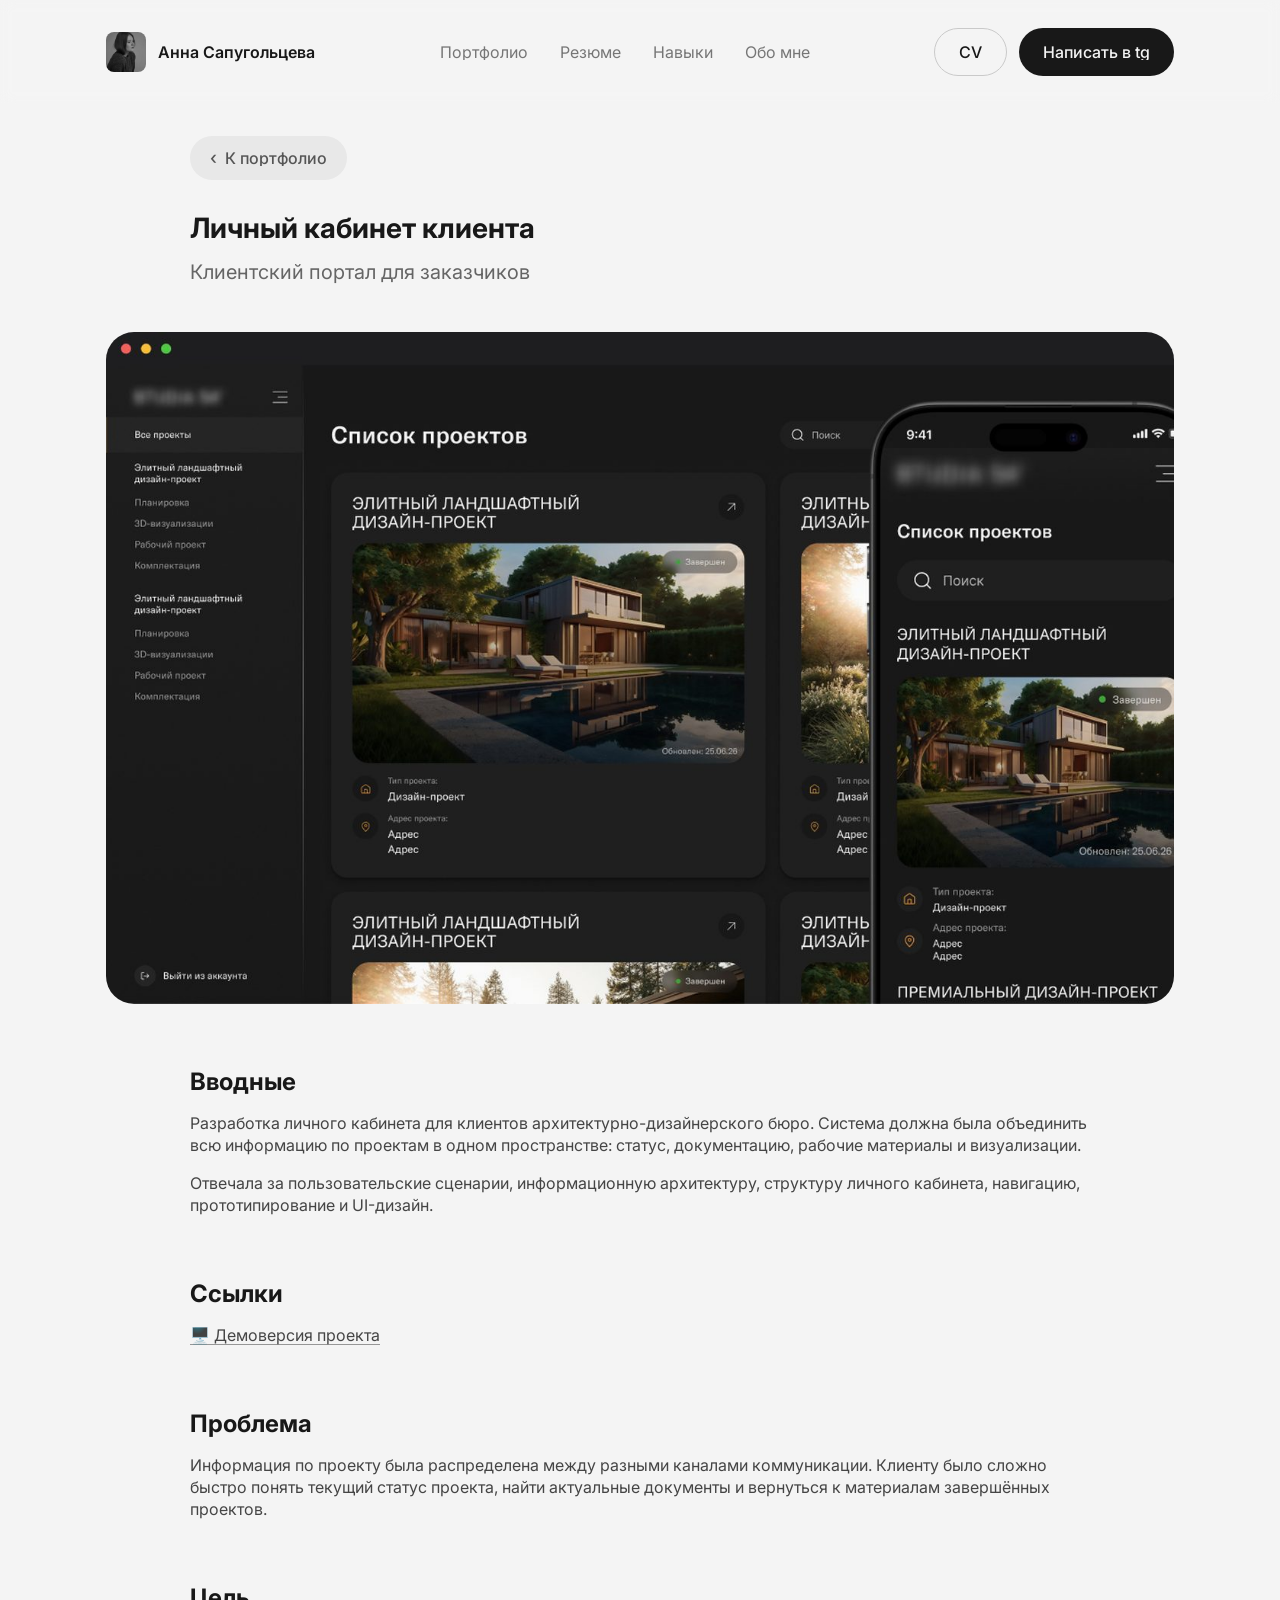
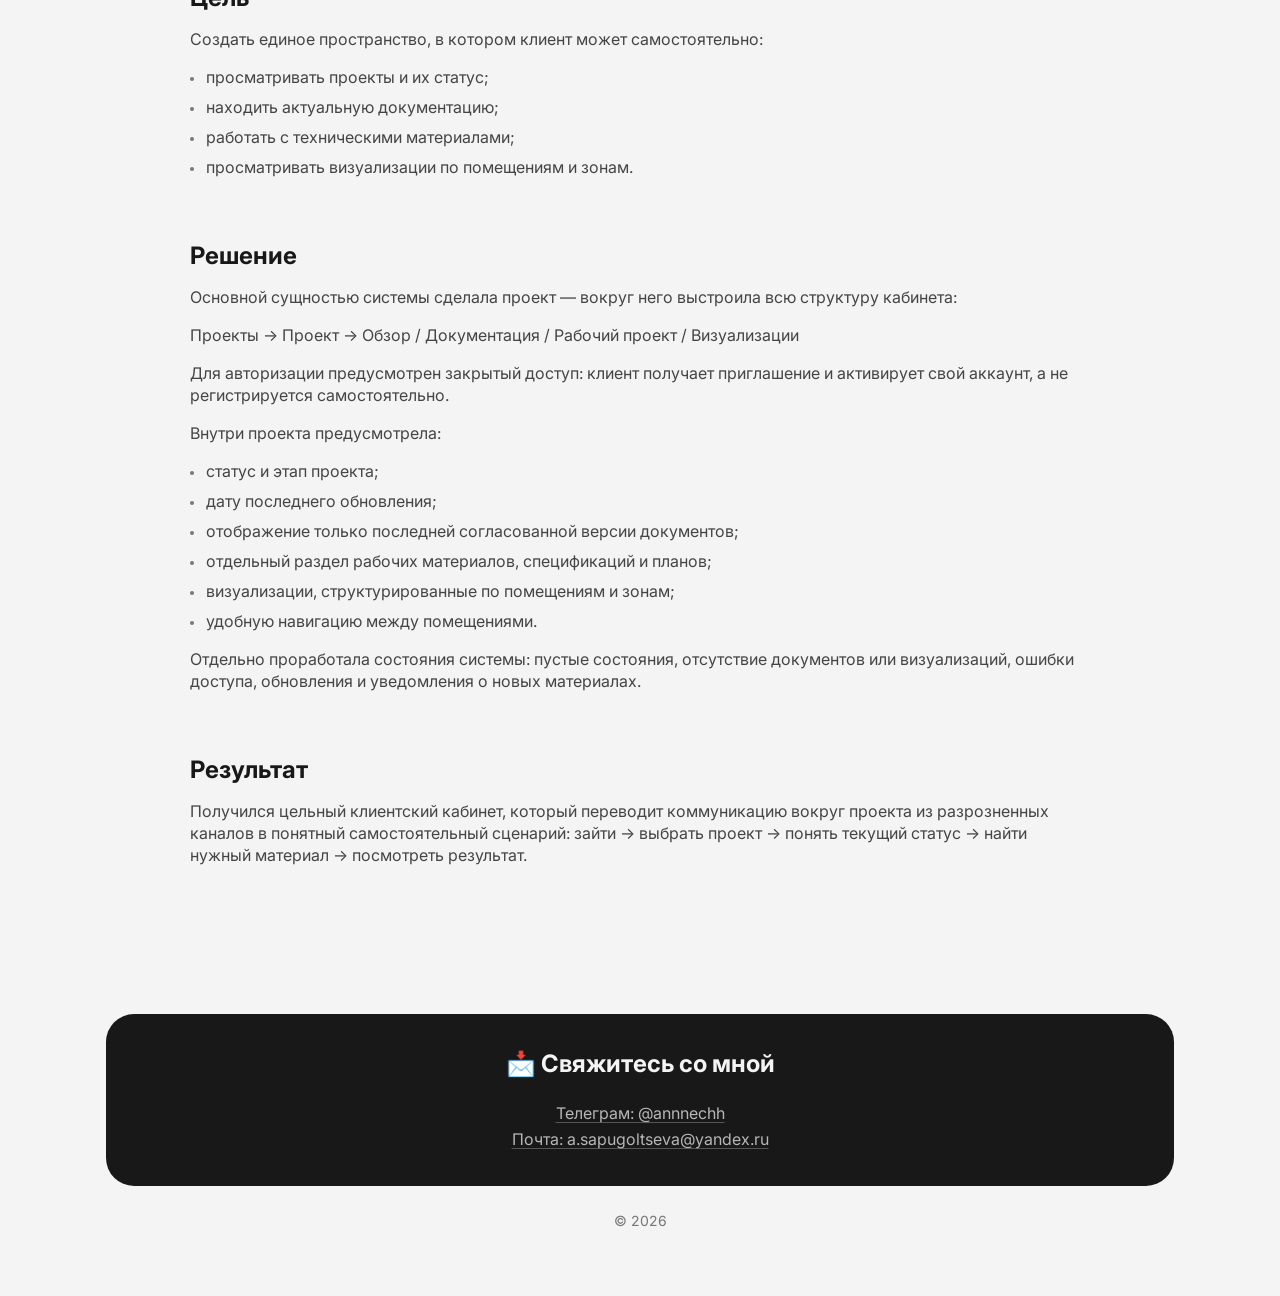
==== projects/cabinet.html @ 1d50b1e3 "Add files via upload" ====
<!DOCTYPE html>
<html lang="ru">
<head>
<meta charset="UTF-8">
<meta name="viewport" content="width=device-width, initial-scale=1.0">
<title>Личный кабинет клиента — Анна Сапугольцева</title>
<link rel="preconnect" href="https://fonts.googleapis.com">
<link rel="preconnect" href="https://fonts.gstatic.com" crossorigin>
<link href="https://fonts.googleapis.com/css2?family=Inter:wght@400;500;600;700&display=swap" rel="stylesheet">
<link rel="stylesheet" href="../css/tokens.css">
<link rel="stylesheet" href="../css/base.css">
<link rel="stylesheet" href="../css/components.css">
<link rel="stylesheet" href="../css/project.css">
</head>
<body>

<header class="header">
  <div class="container header__inner">
    <a href="../index.html" class="header__brand">
      <img class="header__avatar" src="../assets/images/portrait.jpg" alt="Анна Сапугольцева">
      <span class="header__name">Анна Сапугольцева</span>
    </a>

    <nav class="header__nav">
      <a href="../index.html#portfolio" class="nav-link">Портфолио</a>
      <a href="../index.html#experience" class="nav-link">Резюме</a>
      <a href="../index.html#skills" class="nav-link">Навыки</a>
      <a href="../index.html#about" class="nav-link">Обо мне</a>
    </nav>

    <div class="header__actions">
      <a href="#" class="btn btn--outline" target="_blank" rel="noopener">CV</a>
      <a href="https://t.me/annnechh" class="btn btn--primary" target="_blank" rel="noopener">Написать в tg</a>
    </div>

    <button class="header__burger" data-burger-open aria-label="Открыть меню">
      <svg viewBox="0 0 24 24" fill="none" stroke="currentColor" stroke-width="2" stroke-linecap="round"><line x1="3" y1="6" x2="21" y2="6"/><line x1="3" y1="12" x2="21" y2="12"/><line x1="3" y1="18" x2="21" y2="18"/></svg>
    </button>
  </div>
</header>

<div class="mobile-menu" data-mobile-menu>
  <div class="mobile-menu__top">
    <button class="mobile-menu__close" data-burger-close aria-label="Закрыть меню">
      <svg viewBox="0 0 24 24" fill="none" stroke="currentColor" stroke-width="2" stroke-linecap="round"><line x1="5" y1="5" x2="19" y2="19"/><line x1="19" y1="5" x2="5" y2="19"/></svg>
    </button>
  </div>
  <nav class="mobile-menu__nav">
    <a href="../index.html#portfolio" class="nav-link" data-burger-close>Портфолио</a>
    <a href="../index.html#experience" class="nav-link" data-burger-close>Резюме</a>
    <a href="../index.html#skills" class="nav-link" data-burger-close>Навыки</a>
    <a href="../index.html#about" class="nav-link" data-burger-close>Обо мне</a>
  </nav>
  <div class="mobile-menu__actions">
    <a href="https://t.me/annnechh" class="btn btn--primary" target="_blank" rel="noopener">Написать в tg</a>
    <a href="#" class="btn btn--outline" target="_blank" rel="noopener">CV</a>
  </div>
</div>

  <section class="section project-hero container">
    <div class="content-narrow">
      <a href="../index.html#portfolio" class="btn btn--back"><span class="btn__icon">&lsaquo;</span> К портфолио</a>

      <h1 class="project-hero__title">Личный кабинет клиента</h1>
      <p class="project-hero__desc">Клиентский портал для заказчиков</p>

    </div>

    <div class="project-hero__media">
      <img src="../assets/images/proj-cabinet-hero.jpg" alt="Превью проекта Личный кабинет клиента">
    </div>
  </section>

  <section class="project-content container">
    <div class="project-body content-narrow">
      <div class="project-block">
        <h2 class="project-block__title">Вводные</h2>
        <div class="project-block__text">
          <p>Разработка личного кабинета для клиентов архитектурно-дизайнерского бюро. Система должна была объединить всю информацию по проектам в одном пространстве: статус, документацию, рабочие материалы и визуализации.</p>
          <p>Отвечала за пользовательские сценарии, информационную архитектуру, структуру личного кабинета, навигацию, прототипирование и UI-дизайн.</p>
        </div>
      </div>
      <div class="project-block">
        <h2 class="project-block__title">Ссылки</h2>
        <div class="project-links">
          <a href="https://www.figma.com/design/nWoVKx4mz9l7ccIenGUACo/%D0%9B%D0%B8%D1%87%D0%BD%D1%8B%D0%B9-%D0%BA%D0%B0%D0%B1%D0%B8%D0%BD%D0%B5%D1%82-%D0%BA%D0%BB%D0%B8%D0%B5%D0%BD%D1%82%D0%B0?node-id=0-1&amp;t=VLfHe71DDV4duxA8-1" target="_blank" rel="noopener">🖥️ Демоверсия проекта</a>
        </div>
      </div>
      <div class="project-block">
        <h2 class="project-block__title">Проблема</h2>
        <div class="project-block__text">
          <p>Информация по проекту была распределена между разными каналами коммуникации. Клиенту было сложно быстро понять текущий статус проекта, найти актуальные документы и вернуться к материалам завершённых проектов.</p>
        </div>
      </div>
      <div class="project-block">
        <h2 class="project-block__title">Цель</h2>
        <div class="project-block__text">
          <p>Создать единое пространство, в котором клиент может самостоятельно:</p>
          <ul class="project-block__list">
            <li>просматривать проекты и их статус;</li>
            <li>находить актуальную документацию;</li>
            <li>работать с техническими материалами;</li>
            <li>просматривать визуализации по помещениям и зонам.</li>
          </ul>
        </div>
      </div>
      <div class="project-block">
        <h2 class="project-block__title">Решение</h2>
        <div class="project-block__text">
          <p>Основной сущностью системы сделала проект — вокруг него выстроила всю структуру кабинета:</p>
          <p>Проекты → Проект → Обзор / Документация / Рабочий проект / Визуализации</p>
          <p>Для авторизации предусмотрен закрытый доступ: клиент получает приглашение и активирует свой аккаунт, а не регистрируется самостоятельно.</p>
          <p>Внутри проекта предусмотрела:</p>
          <ul class="project-block__list">
            <li>статус и этап проекта;</li>
            <li>дату последнего обновления;</li>
            <li>отображение только последней согласованной версии документов;</li>
            <li>отдельный раздел рабочих материалов, спецификаций и планов;</li>
            <li>визуализации, структурированные по помещениям и зонам;</li>
            <li>удобную навигацию между помещениями.</li>
          </ul>
          <p>Отдельно проработала состояния системы: пустые состояния, отсутствие документов или визуализаций, ошибки доступа, обновления и уведомления о новых материалах.</p>
        </div>
      </div>
      <div class="project-block">
        <h2 class="project-block__title">Результат</h2>
        <div class="project-block__text">
          <p>Получился цельный клиентский кабинет, который переводит коммуникацию вокруг проекта из разрозненных каналов в понятный самостоятельный сценарий: зайти → выбрать проект → понять текущий статус → найти нужный материал → посмотреть результат.</p>
        </div>
      </div>

    </div>
  </section>

<footer class="site-footer container">
  <div class="footer-card">
    <h2 class="footer-card__title">📩 Свяжитесь со мной</h2>
    <p class="footer-card__row"><a href="https://t.me/annnechh" target="_blank" rel="noopener">Телеграм: @annnechh</a></p>
    <p class="footer-card__row"><a href="mailto:a.sapugoltseva@yandex.ru" target="_blank" rel="noopener">Почта: a.sapugoltseva@yandex.ru</a></p>
  </div>
  <p class="site-footer__copy">© 2026</p>
</footer>

<button class="scroll-top" data-scroll-top aria-label="Наверх">
  <svg viewBox="0 0 24 24" fill="none" stroke="white" stroke-width="2" stroke-linecap="round" stroke-linejoin="round"><polyline points="6 15 12 9 18 15"/></svg>
</button>

<script src="../js/main.js"></script>
</body>
</html>
---- css/tokens.css ----
/* ==========================================================================
   DESIGN TOKENS
   Источник: дизайн-система (Colors, Spacing scale, Typography 1440/375)
   ========================================================================== */

:root {
  /* ---- Grayscale ---- */
  --gray-1: #F4F4F4;
  --gray-2: #E8E8E8;
  --gray-3: #DCDCDC;
  --gray-4: #C9C9C9;
  --gray-5: #B6B6B6;
  --gray-6: #A6A6A6;
  --gray-7: #969696;
  --gray-8: #868686;
  --gray-9: #767676;
  --gray-10: #656565;
  --gray-11: #555555;
  --gray-12: #454545;
  --gray-13: #353535;
  --gray-14: #252525;
  --gray-15: #1F1F1F;
  --gray-16: #181818;

  /* ---- Primary (accent) scale ---- */
  --primary-1: #FCF5EE;
  --primary-2: #F7E7D3;
  --primary-3: #F3D8B9;
  --primary-4: #EECA9E;
  --primary-5: #EABB84;
  --primary-6: #E5AC69;
  --primary-7: #E19E4F;
  --primary-8: #DC8F34; /* фирменный цвет */
  --primary-9: #CD8023;
  --primary-10: #B36F1F;

  --color-error: #892929;

  /* ---- Semantic aliases ---- */
  --color-bg: var(--gray-1);
  --color-surface: var(--gray-2);
  --color-surface-strong: var(--gray-16);
  --color-text: var(--gray-16);
  --color-text-muted: var(--gray-9);
  --color-text-subtle: var(--gray-10);
  --color-border: var(--gray-3);
  --color-on-dark: var(--gray-1);

  /* ---- Spacing scale ---- */
  --space-0: 0px;
  --space-1: 1px;
  --space-2: 2px;
  --space-4: 4px;
  --space-6: 6px;
  --space-8: 8px;
  --space-12: 12px;
  --space-16: 16px;
  --space-20: 20px;
  --space-24: 24px;
  --space-28: 28px;
  --space-32: 32px;
  --space-36: 36px;
  --space-40: 40px;
  --space-44: 44px;
  --space-48: 48px;
  --space-52: 52px;
  --space-56: 56px;
  --space-60: 60px;
  --space-64: 64px;
  --space-80: 80px;
  --space-96: 96px;
  --space-128: 128px;

  /* ---- Radii (уточнено с клиентом) ---- */
  --radius-avatar: 8px;      /* фото в хедере, оба разрешения */
  --radius-card: 28px;       /* карточки/фото — desktop */
  --radius-pill: 999px;      /* кнопки-пилюли, теги */
  /* Радиус картинки ВНУТРИ карточки портфолио: 8px на 1440,
     дальше пропорционально масштабируется вместе с экраном (не ступенчато) */
  --radius-card-image: clamp(4px, 0.556vw, 8px);

  /* ---- Card padding (уточнено с клиентом) ---- */
  --card-padding: 36px;      /* desktop */

  /* ---- Grid / container ---- */
  --container-max: 1440px;
  --content-max: 1200px;     /* 1440 - 120*2, узкая колонка контента */
  --content-narrow: 900px;   /* уже: опыт работы, текстовые блоки проекта */
  --container-pad: clamp(20px, 8.3vw, 120px);
  --grid-gutter: 24px;

  /* ---- Section rhythm ----
     Расстояние МЕЖДУ блоками (не паддинг внутри блока):
     375px → 80px, 1440px → 160px, линейная интерполяция между ними,
     дальше растёт вместе с экраном, но не больше 180px. */
  --section-gap: clamp(80px, calc(51.8px + 7.51vw), 180px);

  /* ---- Typography: font families ---- */
  /* В дизайн-системе типографика задана только размерами/лидингом,
     без указания гарнитуры. Визуально ближе всего гротеск типа Inter —
     принято как рабочее решение, при необходимости легко заменить. */
  --font-family: 'Inter', -apple-system, BlinkMacSystemFont, 'Segoe UI', sans-serif;

  /* ---- Typography scale: 1440 ---- */
  --fs-hero: 36px;   --lh-hero: 42px;
  --fs-h2: 28px;     --lh-h2: 32px;
  --fs-h3: 24px;     --lh-h3: 28px;
  --fs-body-l: 20px; --lh-body-l: 24px;
  --fs-body-m: 16px; --lh-body-m: 22px;
  --fs-body-s: 14px; --lh-body-s: 20px;
  --fs-button: 16px; --lh-button: 20px;
  --fs-caption-s: 14px; --lh-caption-s: 16px;
  --fs-nav: 16px;    --lh-nav: 22px;

  /* ---- Motion ---- */
  --ease-swap: cubic-bezier(0.65, 0, 0.35, 1);
  --dur-swap: 400ms;
  --header-h: 96px; /* фолбэк, уточняется в JS по реальной высоте */
}

/* ---- Typography scale: 375 (mobile) ---- */
@media (max-width: 767px) {
  :root {
    --fs-hero: 26px;   --lh-hero: 30px;
    --fs-h2: 24px;     --lh-h2: 28px;
    --fs-h3: 20px;     --lh-h3: 24px;
    --fs-body-l: 16px; --lh-body-l: 22px;
    --fs-body-m: 14px; --lh-body-m: 20px;
    --fs-body-s: 12px; --lh-body-s: 16px;
    --fs-button: 14px; --lh-button: 18px;
    --fs-caption-s: 12px; --lh-caption-s: 16px;
    --fs-nav: 14px;    --lh-nav: 20px;

    --radius-card: 16px;   /* уточнено с клиентом */
    --card-padding: 18px;  /* уточнено с клиентом */
  }
}
---- css/base.css ----
/* ==========================================================================
   BASE / RESET
   ========================================================================== */

*, *::before, *::after {
  box-sizing: border-box;
}

html {
  -webkit-text-size-adjust: 100%;
  overflow-x: hidden;
  scroll-behavior: smooth;
}

@media (prefers-reduced-motion: reduce) {
  html {
    scroll-behavior: auto;
  }
}

body {
  margin: 0;
  overflow-x: hidden;
  padding-top: var(--header-h); /* компенсация фиксированного header */
  background: var(--color-bg);
  color: var(--color-text);
  font-family: var(--font-family);
  font-size: var(--fs-body-m);
  line-height: var(--lh-body-m);
  -webkit-font-smoothing: antialiased;
  text-rendering: optimizeLegibility;
}

main section[id] {
  scroll-margin-top: var(--header-h);
}

img {
  display: block;
  max-width: 100%;
  height: auto;
}

a {
  color: inherit;
  text-decoration: none;
}

button {
  font: inherit;
  color: inherit;
  background: none;
  border: none;
  cursor: pointer;
}

ul {
  margin: 0;
  padding: 0;
  list-style: none;
}

h1, h2, h3, p {
  margin: 0;
}

/* Visible keyboard focus (accessibility floor) */
a:focus-visible,
button:focus-visible {
  outline: 2px solid var(--primary-8);
  outline-offset: 2px;
  border-radius: 4px;
}

@media (prefers-reduced-motion: reduce) {
  * {
    animation-duration: 0.001ms !important;
    animation-iteration-count: 1 !important;
    transition-duration: 0.001ms !important;
  }
}

/* ---- Layout helpers ---- */
.container {
  width: 100%;
  max-width: var(--container-max);
  margin-inline: auto;
  padding-inline: var(--container-pad);
}

/* Секции не несут собственных вертикальных паддингов — блок ровно
   такой высоты, как его контент. Расстояние между блоками задаётся
   отдельной переменной --section-gap (см. tokens.css) через margin-top. */
.section {
  margin-top: var(--section-gap);
}

.section--hero {
  margin-top: 0;
  padding-top: var(--space-64);
}

.section-label {
  color: var(--color-text-muted);
  font-size: var(--fs-body-l);
  line-height: var(--lh-body-l);
  text-align: center;
  margin-bottom: var(--space-48);
}

.visually-hidden {
  position: absolute;
  width: 1px;
  height: 1px;
  overflow: hidden;
  clip: rect(0 0 0 0);
  white-space: nowrap;
}

/* Узкая контентная колонка (900) — центрирована внутри общего container (1200) */
.content-narrow {
  width: 100%;
  max-width: var(--content-narrow);
  margin-inline: auto;
}
---- css/components.css ----
/* ==========================================================================
   COMPONENTS
   ========================================================================== */

/* ---------- Buttons ---------- */
.btn {
  display: inline-flex;
  align-items: center;
  justify-content: center;
  gap: var(--space-8);
  height: 48px;
  padding-inline: var(--space-24);
  border-radius: var(--radius-pill);
  font-size: var(--fs-button);
  line-height: var(--lh-button);
  font-weight: 500;
  white-space: nowrap;
  transition: background-color .15s ease, color .15s ease, border-color .15s ease;
}

.btn--primary {
  background: var(--gray-16);
  color: var(--gray-1);
}

.btn--outline {
  background: transparent;
  color: var(--gray-16);
  border: 1px solid var(--gray-4);
}

.btn--back {
  background: var(--gray-2);
  color: var(--gray-11);
  padding-inline: var(--space-20);
  height: 44px;
}
.btn--back .btn__icon {
  font-size: 1.1em;
  line-height: 1;
}

@media (hover: hover) and (pointer: fine) {
  .btn--primary:hover { background: var(--gray-11); }
  .btn--outline:hover { background: var(--gray-2); }
  .btn--back:hover { background: var(--gray-6); color: var(--gray-16); }
}

@media (max-width: 767px) {
  .btn {
    height: 44px;
    padding-inline: var(--space-20);
  }
}

/* ---------- Nav link ---------- */
.nav-link {
  display: inline-flex;
  align-items: center;
  font-size: var(--fs-nav);
  line-height: var(--lh-nav);
  color: var(--gray-9);
  font-weight: 400;
  transition: color .15s ease;
}
.nav-link.is-active {
  color: var(--gray-16);
  font-weight: 600;
}
@media (hover: hover) and (pointer: fine) {
  .nav-link:hover {
    color: var(--gray-16);
    font-weight: 600;
  }
}

/* ---------- Text swap (вертикальная смена текста при hover) ----------
   Единая механика для .btn и .nav-link. Разметку создаёт JS (main.js) —
   оборачивает текстовый узел в трек с двумя одинаковыми строками. */
.text-swap {
  display: inline-block;
  overflow: hidden;
  height: 1em;
  line-height: 1;
  vertical-align: top;
}
.text-swap__track {
  display: flex;
  flex-direction: column;
  transition: transform var(--dur-swap) var(--ease-swap);
}
.text-swap__line {
  display: block;
  height: 1em;
  line-height: 1;
  white-space: nowrap;
}
@media (hover: hover) and (pointer: fine) {
  .btn:hover .text-swap__track,
  .nav-link:hover .text-swap__track {
    transform: translateY(-1em);
  }
}

/* ---------- Badge / pill tag ---------- */
.badge {
  display: inline-flex;
  align-items: center;
  padding: var(--space-8) var(--space-16);
  border-radius: var(--radius-pill);
  background: var(--gray-2);
  color: var(--gray-11);
  font-size: var(--fs-caption-s);
  line-height: var(--lh-caption-s);
}

/* Внутри карточек портфолио фон карточки уже gray-2 —
   бейджи должны быть светлее, чтобы выделяться (как в макете) */
.project-card__tags .badge {
  background: var(--gray-1);
}

/* ---------- Header ---------- */
.header {
  position: fixed;
  top: 0;
  left: 0;
  right: 0;
  z-index: 80;
  background: rgba(244, 244, 244, 0.10);
  backdrop-filter: blur(7px);
  -webkit-backdrop-filter: blur(7px);
  padding-block: var(--space-28);
  transform: translateY(0);
  transition: transform 380ms var(--ease-swap);
}
.header.is-hidden {
  transform: translateY(-100%);
}

.header__inner {
  display: flex;
  align-items: center;
  justify-content: space-between;
  gap: var(--space-24);
}

.header__brand {
  display: flex;
  align-items: center;
  gap: var(--space-12);
}

.header__avatar {
  width: 40px;
  height: 40px;
  border-radius: var(--radius-avatar);
  object-fit: cover;
  flex-shrink: 0;
}

.header__name {
  font-size: var(--fs-body-m);
  font-weight: 600;
  color: var(--gray-16);
}

.header__nav {
  display: flex;
  align-items: center;
  gap: var(--space-32);
}

.header__actions {
  display: flex;
  align-items: center;
  gap: var(--space-12);
}

.header__burger {
  display: none;
  width: 40px;
  height: 40px;
  align-items: center;
  justify-content: center;
  flex-shrink: 0;
}
.header__burger svg { width: 22px; height: 22px; }

@media (max-width: 1179px) {
  .header__nav,
  .header__actions {
    display: none;
  }
  .header__burger {
    display: inline-flex;
  }
}

/* ---------- Mobile menu overlay ---------- */
.mobile-menu {
  position: fixed;
  inset: 0;
  z-index: 100;
  background: var(--gray-1);
  padding: var(--space-24) var(--container-pad);
  display: flex;
  flex-direction: column;
  transform: translateX(100%);
  transition: transform .25s ease;
}
.mobile-menu.is-open {
  transform: translateX(0);
}
.mobile-menu__top {
  display: flex;
  justify-content: flex-end;
}
.mobile-menu__close {
  width: 40px;
  height: 40px;
  display: inline-flex;
  align-items: center;
  justify-content: center;
}
.mobile-menu__close svg { width: 22px; height: 22px; }

.mobile-menu__nav {
  display: flex;
  flex-direction: column;
  gap: var(--space-24);
  margin-top: var(--space-40);
}
.mobile-menu__nav .nav-link {
  font-size: var(--fs-body-l);
}

.mobile-menu__actions {
  margin-top: auto;
  display: flex;
  flex-direction: column;
  gap: var(--space-12);
  padding-bottom: var(--space-24);
}
.mobile-menu__actions .btn {
  width: 100%;
}

/* ---------- Surface card (generic rounded gray block) ---------- */
.surface-card {
  background: var(--gray-2);
  border-radius: var(--radius-card);
  padding: var(--card-padding);
}

/* ---------- Media (rounded image) ---------- */
.media {
  border-radius: var(--radius-card);
  overflow: hidden;
}
.media img {
  width: 100%;
  height: 100%;
  object-fit: cover;
}

/* ---------- Footer ---------- */
.site-footer {
  margin-top: var(--section-gap);
  padding-bottom: var(--space-64);
}

.footer-card {
  background: var(--gray-16);
  color: var(--gray-1);
  border-radius: var(--radius-card);
  padding: var(--card-padding);
  text-align: center;
}
.footer-card__title {
  font-size: var(--fs-h3);
  line-height: var(--lh-h3);
  font-weight: 700;
  margin-bottom: var(--space-24);
}
.footer-card__row {
  font-size: var(--fs-body-m);
  line-height: var(--lh-body-m);
  color: var(--gray-5);
}
.footer-card__row + .footer-card__row {
  margin-top: var(--space-4);
}
.footer-card__row a {
  color: inherit;
  text-decoration: underline;
  text-decoration-color: var(--gray-11);
  text-underline-offset: 3px;
}
@media (hover: hover) and (pointer: fine) {
  .footer-card__row a:hover {
    color: var(--gray-1);
    text-decoration-color: var(--gray-1);
  }
}

@media (max-width: 767px) {
  .footer-card {
    text-align: left;
  }
}

.site-footer__copy {
  text-align: center;
  color: var(--gray-9);
  font-size: var(--fs-body-s);
  margin-top: var(--space-24);
}

/* ---------- Scroll-to-top (только десктоп) ---------- */
.scroll-top {
  position: fixed;
  right: 32px;
  bottom: 40px;
  width: 44px;
  height: 44px;
  border-radius: 50%;
  display: flex;
  align-items: center;
  justify-content: center;
  background: var(--gray-16);
  opacity: 0;
  visibility: hidden;
  transform: translateY(8px);
  transition: opacity .2s ease, transform .2s ease, visibility .2s;
  z-index: 50;
}
.scroll-top.is-visible {
  opacity: 1;
  visibility: visible;
  transform: translateY(0);
}
@media (hover: hover) and (pointer: fine) {
  .scroll-top:hover {
    background: var(--gray-13);
  }
}
.scroll-top svg {
  width: 16px;
  height: 16px;
}

@media (max-width: 1179px) {
  .scroll-top {
    display: none;
  }
}
---- css/project.css ----
/* ==========================================================================
   PROJECT DETAIL PAGE
   ========================================================================== */

.project-hero {
  margin-top: 0;
  padding-top: var(--space-32);
  padding-bottom: 0;
}

.project-hero__title {
  margin-top: var(--space-32);
  font-size: var(--fs-h2);
  line-height: var(--lh-h2);
  font-weight: 700;
  color: var(--gray-16);
}

.project-hero__desc {
  margin-top: var(--space-16);
  font-size: var(--fs-body-l);
  line-height: var(--lh-body-l);
  color: var(--gray-10);
}

.project-hero__cta {
  margin-top: var(--space-32);
}

.project-hero__media {
  margin-top: var(--space-48);
  border-radius: var(--radius-card);
  overflow: hidden;
  aspect-ratio: 1548 / 975;
}
.project-hero__media img {
  width: 100%;
  height: 100%;
  object-fit: cover;
}

/* Второй блок страницы (текстовые секции) — раньше использовал общий
   .section с крупным section-gap; теперь отступ от блока с картинкой
   до текстовых блоков равен тому же расстоянию, что и между
   текстовыми блоками между собой (space-64). */
.project-content {
  margin-top: var(--space-64);
}

.project-body {
  display: flex;
  flex-direction: column;
  gap: var(--space-64);
}

.project-block__title {
  font-size: var(--fs-h3);
  line-height: var(--lh-h3);
  font-weight: 700;
  color: var(--gray-16);
}

.project-block__text {
  margin-top: var(--space-16);
  font-size: var(--fs-body-m);
  line-height: var(--lh-body-m);
  color: var(--gray-12);
  display: flex;
  flex-direction: column;
  gap: var(--space-16);
}

.project-block__list {
  display: flex;
  flex-direction: column;
  gap: var(--space-8);
  margin: 0;
  padding: 0;
  list-style: none;
}
.project-block__list li {
  position: relative;
  padding-left: var(--space-16);
}
.project-block__list li::before {
  content: "";
  position: absolute;
  left: 0;
  top: 0.65em;
  width: 4px;
  height: 4px;
  border-radius: 50%;
  background: var(--gray-9);
}

.project-links {
  margin-top: var(--space-16);
  display: flex;
  flex-direction: column;
  gap: var(--space-8);
}
.project-links a {
  display: inline-flex;
  align-items: center;
  gap: var(--space-8);
  font-size: var(--fs-body-m);
  color: var(--gray-12);
  text-decoration: underline;
  text-decoration-color: var(--gray-7);
  text-underline-offset: 3px;
  width: fit-content;
}
@media (hover: hover) and (pointer: fine) {
  .project-links a:hover {
    color: var(--gray-16);
  }
}

@media (max-width: 767px) {
  .project-hero__title,
  .project-hero__desc {
    max-width: none;
  }
}
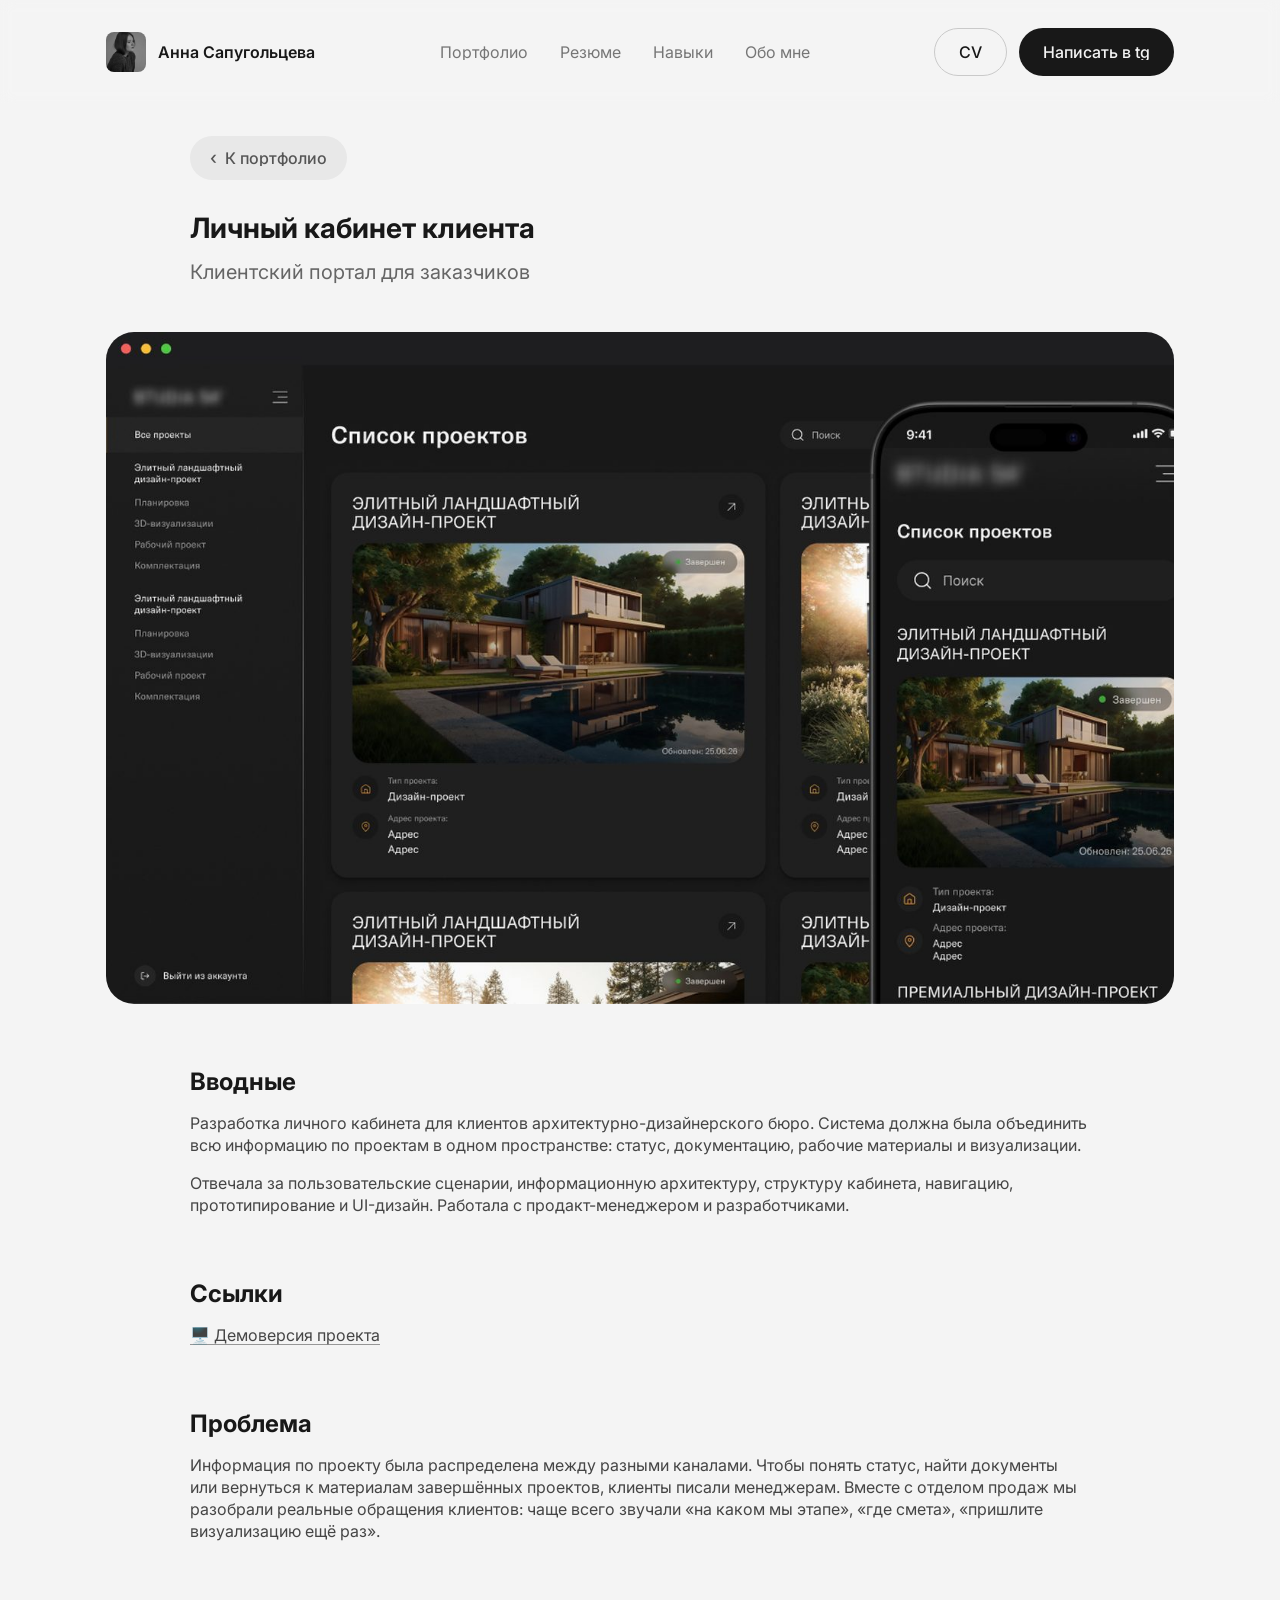
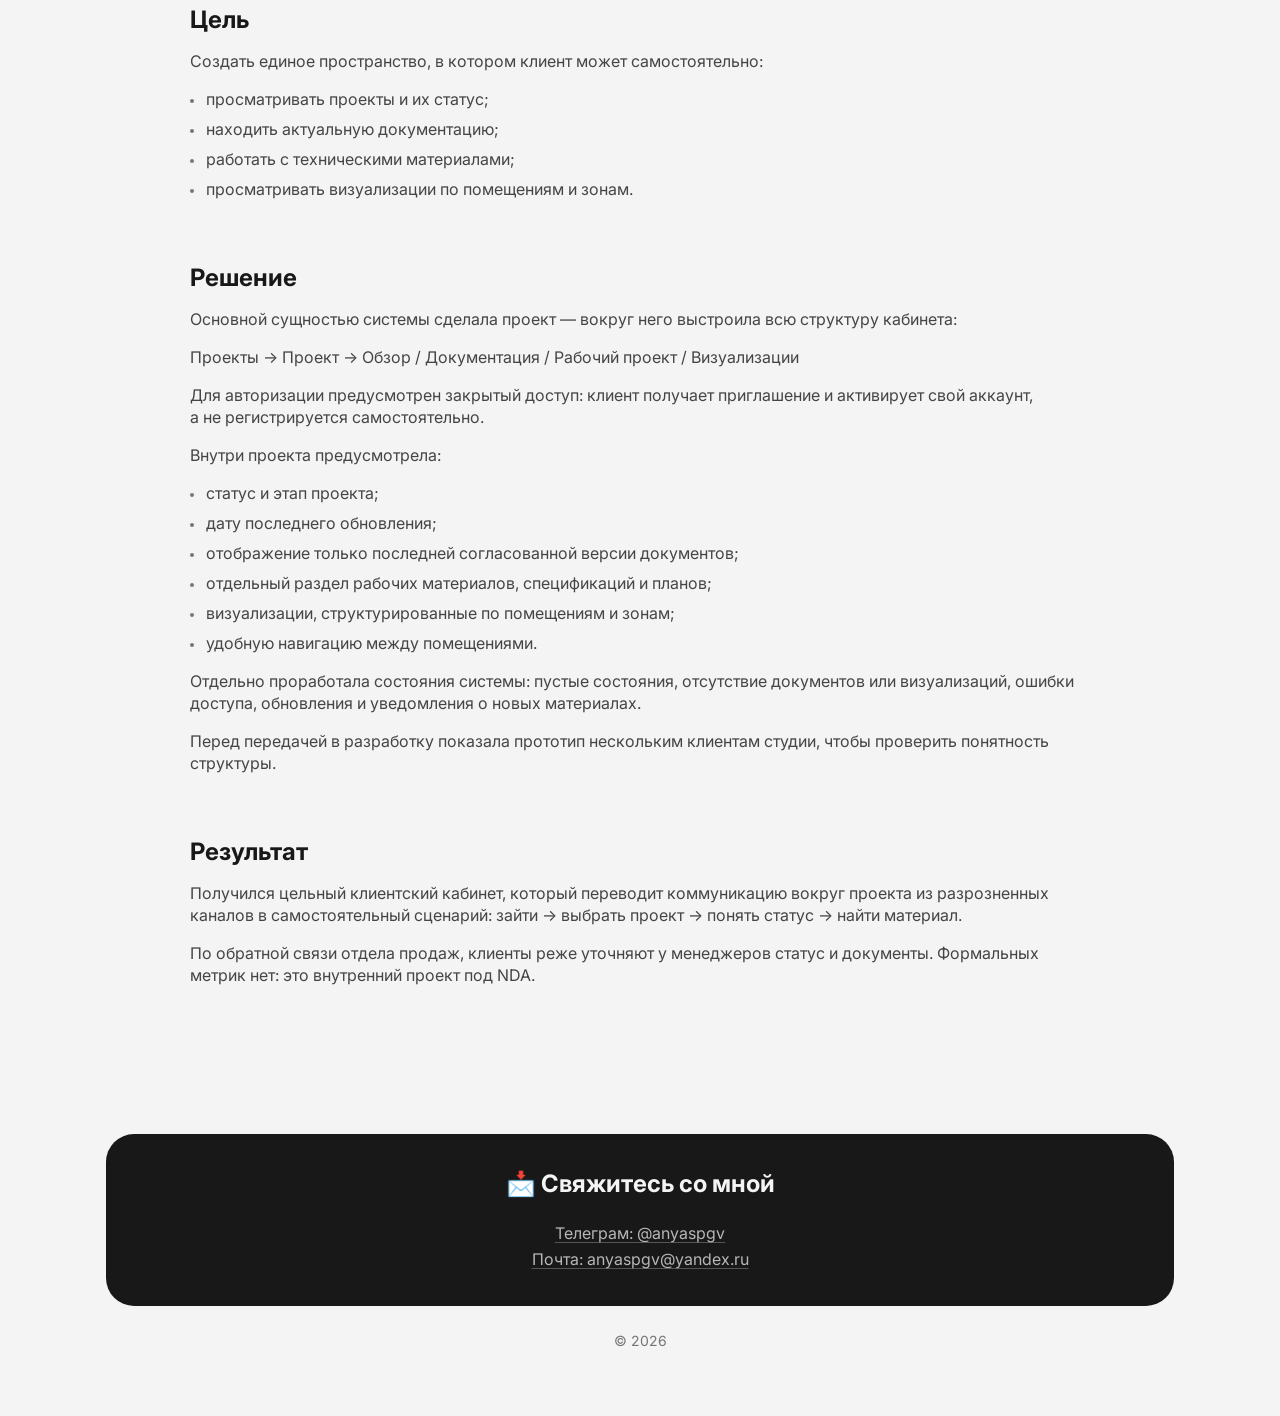
==== commit 96c1b4e6: "замена" ====
--- a/projects/cabinet.html
+++ b/projects/cabinet.html
@@ -29,8 +29,8 @@
     </nav>
 
     <div class="header__actions">
-      <a href="#" class="btn btn--outline" target="_blank" rel="noopener">CV</a>
-      <a href="https://t.me/annnechh" class="btn btn--primary" target="_blank" rel="noopener">Написать в tg</a>
+      <a href="../assets/files/Sapugoltseva-CV.pdf" class="btn btn--outline" target="_blank" rel="noopener">CV</a>
+      <a href="https://t.me/anyaspgv" class="btn btn--primary" target="_blank" rel="noopener">Написать в tg</a>
     </div>
 
     <button class="header__burger" data-burger-open aria-label="Открыть меню">
@@ -52,17 +52,17 @@
     <a href="../index.html#about" class="nav-link" data-burger-close>Обо мне</a>
   </nav>
   <div class="mobile-menu__actions">
-    <a href="https://t.me/annnechh" class="btn btn--primary" target="_blank" rel="noopener">Написать в tg</a>
-    <a href="#" class="btn btn--outline" target="_blank" rel="noopener">CV</a>
+    <a href="https://t.me/anyaspgv" class="btn btn--primary" target="_blank" rel="noopener">Написать в tg</a>
+    <a href="../assets/files/Sapugoltseva-CV.pdf" class="btn btn--outline" target="_blank" rel="noopener">CV</a>
   </div>
 </div>
 
   <section class="section project-hero container">
     <div class="content-narrow">
-      <a href="../index.html#portfolio" class="btn btn--back"><span class="btn__icon">&lsaquo;</span> К портфолио</a>
+      <a href="../index.html#portfolio" class="btn btn--back"><span class="btn__icon">&lsaquo;</span> К портфолио</a>
 
       <h1 class="project-hero__title">Личный кабинет клиента</h1>
-      <p class="project-hero__desc">Клиентский портал для заказчиков</p>
+      <p class="project-hero__desc">Клиентский портал для заказчиков</p>
 
     </div>
 
@@ -76,8 +76,8 @@
       <div class="project-block">
         <h2 class="project-block__title">Вводные</h2>
         <div class="project-block__text">
-          <p>Разработка личного кабинета для клиентов архитектурно-дизайнерского бюро. Система должна была объединить всю информацию по проектам в одном пространстве: статус, документацию, рабочие материалы и визуализации.</p>
-          <p>Отвечала за пользовательские сценарии, информационную архитектуру, структуру личного кабинета, навигацию, прототипирование и UI-дизайн.</p>
+          <p>Разработка личного кабинета для клиентов архитектурно-дизайнерского бюро. Система должна была объединить всю информацию по проектам в одном пространстве: статус, документацию, рабочие материалы и визуализации.</p>
+          <p>Отвечала за пользовательские сценарии, информационную архитектуру, структуру кабинета, навигацию, прототипирование и UI-дизайн. Работала с продакт-менеджером и разработчиками.</p>
         </div>
       </div>
       <div class="project-block">
@@ -89,18 +89,18 @@
       <div class="project-block">
         <h2 class="project-block__title">Проблема</h2>
         <div class="project-block__text">
-          <p>Информация по проекту была распределена между разными каналами коммуникации. Клиенту было сложно быстро понять текущий статус проекта, найти актуальные документы и вернуться к материалам завершённых проектов.</p>
+          <p>Информация по проекту была распределена между разными каналами. Чтобы понять статус, найти документы или вернуться к материалам завершённых проектов, клиенты писали менеджерам. Вместе с отделом продаж мы разобрали реальные обращения клиентов: чаще всего звучали «на каком мы этапе», «где смета», «пришлите визуализацию ещё раз».</p>
         </div>
       </div>
       <div class="project-block">
         <h2 class="project-block__title">Цель</h2>
         <div class="project-block__text">
-          <p>Создать единое пространство, в котором клиент может самостоятельно:</p>
+          <p>Создать единое пространство, в котором клиент может самостоятельно:</p>
           <ul class="project-block__list">
-            <li>просматривать проекты и их статус;</li>
+            <li>просматривать проекты и их статус;</li>
             <li>находить актуальную документацию;</li>
-            <li>работать с техническими материалами;</li>
-            <li>просматривать визуализации по помещениям и зонам.</li>
+            <li>работать с техническими материалами;</li>
+            <li>просматривать визуализации по помещениям и зонам.</li>
           </ul>
         </div>
       </div>
@@ -109,23 +109,25 @@
         <div class="project-block__text">
           <p>Основной сущностью системы сделала проект — вокруг него выстроила всю структуру кабинета:</p>
           <p>Проекты → Проект → Обзор / Документация / Рабочий проект / Визуализации</p>
-          <p>Для авторизации предусмотрен закрытый доступ: клиент получает приглашение и активирует свой аккаунт, а не регистрируется самостоятельно.</p>
+          <p>Для авторизации предусмотрен закрытый доступ: клиент получает приглашение и активирует свой аккаунт, а не регистрируется самостоятельно.</p>
           <p>Внутри проекта предусмотрела:</p>
           <ul class="project-block__list">
-            <li>статус и этап проекта;</li>
+            <li>статус и этап проекта;</li>
             <li>дату последнего обновления;</li>
             <li>отображение только последней согласованной версии документов;</li>
-            <li>отдельный раздел рабочих материалов, спецификаций и планов;</li>
-            <li>визуализации, структурированные по помещениям и зонам;</li>
+            <li>отдельный раздел рабочих материалов, спецификаций и планов;</li>
+            <li>визуализации, структурированные по помещениям и зонам;</li>
             <li>удобную навигацию между помещениями.</li>
           </ul>
-          <p>Отдельно проработала состояния системы: пустые состояния, отсутствие документов или визуализаций, ошибки доступа, обновления и уведомления о новых материалах.</p>
+          <p>Отдельно проработала состояния системы: пустые состояния, отсутствие документов или визуализаций, ошибки доступа, обновления и уведомления о новых материалах.</p>
+          <p>Перед передачей в разработку показала прототип нескольким клиентам студии, чтобы проверить понятность структуры.</p>
         </div>
       </div>
       <div class="project-block">
         <h2 class="project-block__title">Результат</h2>
         <div class="project-block__text">
-          <p>Получился цельный клиентский кабинет, который переводит коммуникацию вокруг проекта из разрозненных каналов в понятный самостоятельный сценарий: зайти → выбрать проект → понять текущий статус → найти нужный материал → посмотреть результат.</p>
+          <p>Получился цельный клиентский кабинет, который переводит коммуникацию вокруг проекта из разрозненных каналов в самостоятельный сценарий: зайти → выбрать проект → понять статус → найти материал.</p>
+          <p>По обратной связи отдела продаж, клиенты реже уточняют у менеджеров статус и документы. Формальных метрик нет: это внутренний проект под NDA.</p>
         </div>
       </div>
 
@@ -134,9 +136,9 @@
 
 <footer class="site-footer container">
   <div class="footer-card">
-    <h2 class="footer-card__title">📩 Свяжитесь со мной</h2>
-    <p class="footer-card__row"><a href="https://t.me/annnechh" target="_blank" rel="noopener">Телеграм: @annnechh</a></p>
-    <p class="footer-card__row"><a href="mailto:a.sapugoltseva@yandex.ru" target="_blank" rel="noopener">Почта: a.sapugoltseva@yandex.ru</a></p>
+    <h2 class="footer-card__title">📩 Свяжитесь со мной</h2>
+    <p class="footer-card__row"><a href="https://t.me/anyaspgv" target="_blank" rel="noopener">Телеграм: @anyaspgv</a></p>
+    <p class="footer-card__row"><a href="mailto:anyaspgv@yandex.ru" target="_blank" rel="noopener">Почта: anyaspgv@yandex.ru</a></p>
   </div>
   <p class="site-footer__copy">© 2026</p>
 </footer>
--- a/css/project.css
+++ b/css/project.css
@@ -37,6 +37,12 @@
   width: 100%;
   height: 100%;
   object-fit: cover;
+}
+.project-figure__caption-hero {
+  margin-top: var(--space-12);
+  font-size: var(--fs-body-s);
+  line-height: var(--lh-body-s);
+  color: var(--gray-9);
 }
 
 /* Второй блок страницы (текстовые секции) — раньше использовал общий
@@ -122,3 +128,155 @@
     max-width: none;
   }
 }
+
+/* ---------- "Мои задачи" ---------- */
+.project-tasks {
+  background: var(--gray-2);
+  border-radius: var(--radius-card-image);
+  padding: var(--card-padding);
+}
+.project-tasks__title {
+  font-size: var(--fs-h3);
+  line-height: var(--lh-h3);
+  font-weight: 700;
+  color: var(--gray-16);
+}
+.project-tasks__list {
+  margin-top: var(--space-16);
+}
+
+/* ---------- Инлайн-скриншот с подписью ---------- */
+.project-figure {
+  margin: 0;
+}
+.project-figure__media {
+  border-radius: var(--radius-card);
+  overflow: hidden;
+  background: var(--gray-16);
+}
+.project-figure__media img {
+  width: 100%;
+  height: auto;
+  display: block;
+}
+.project-figure figcaption {
+  margin-top: var(--space-12);
+  font-size: var(--fs-body-s);
+  line-height: var(--lh-body-s);
+  color: var(--gray-9);
+}
+
+/* ---------- Метрики ---------- */
+.metric-grid {
+  display: grid;
+  grid-template-columns: repeat(3, 1fr);
+  gap: var(--grid-gutter);
+}
+.metric-grid--2 {
+  grid-template-columns: repeat(2, 1fr);
+}
+.metric-grid--1 {
+  grid-template-columns: 1fr;
+}
+.metric-stat {
+  background: var(--gray-2);
+  border-radius: var(--radius-card);
+  padding: var(--space-24);
+  text-align: center;
+}
+.metric-stat__value {
+  font-size: var(--fs-hero);
+  line-height: var(--lh-hero);
+  font-weight: 700;
+  color: var(--gray-16);
+}
+.metric-stat__label {
+  margin-top: var(--space-8);
+  font-size: var(--fs-body-s);
+  line-height: var(--lh-body-s);
+  color: var(--gray-10);
+}
+
+/* ---------- Заметка о незавершённом цикле (нет метрик пока) ---------- */
+.metric-note {
+  border: 1px dashed var(--gray-5);
+  border-radius: var(--radius-card-image);
+  padding: var(--space-16) var(--space-20);
+  font-size: var(--fs-body-s);
+  line-height: var(--lh-body-s);
+  color: var(--gray-10);
+}
+
+@media (max-width: 767px) {
+  .metric-grid,
+  .metric-grid--2,
+  .metric-grid--3 {
+    grid-template-columns: 1fr;
+  }
+}
+
+/* ---------- Схема "было / стало" ---------- */
+.flow-diagram {
+  background: var(--gray-2);
+  border-radius: var(--radius-card-image);
+  padding: var(--card-padding);
+}
+.flow-diagram__row + .flow-diagram__row {
+  margin-top: var(--space-24);
+}
+.flow-diagram__label {
+  font-size: var(--fs-caption-s);
+  line-height: var(--lh-caption-s);
+  font-weight: 600;
+  color: var(--gray-9);
+  text-transform: uppercase;
+  letter-spacing: 0.04em;
+  margin-bottom: var(--space-12);
+}
+.flow-diagram svg {
+  width: 100%;
+  height: auto;
+  display: block;
+}
+
+/* ---- "Было": приглушённые серые боксы, повторяющийся шаг выделен ---- */
+.flow-box rect {
+  fill: var(--gray-1);
+  stroke: var(--gray-5);
+  stroke-width: 1;
+}
+.flow-box--repeat rect {
+  fill: var(--gray-3);
+  stroke: var(--gray-7);
+}
+.flow-text {
+  font-family: var(--font-family);
+  font-size: 12px;
+  fill: var(--gray-12);
+  text-anchor: middle;
+  dominant-baseline: middle;
+}
+.flow-line {
+  stroke: var(--gray-7);
+  stroke-width: 1.5;
+}
+.flow-arrowhead {
+  fill: var(--gray-7);
+}
+
+/* ---- "Стало": контрастные тёмные боксы, один уверенный шаг ---- */
+.flow-box--after rect {
+  fill: var(--gray-16);
+  stroke: none;
+}
+.flow-text--after {
+  fill: var(--gray-1);
+  font-weight: 600;
+}
+.flow-line--after {
+  stroke: var(--gray-16);
+  stroke-width: 2;
+}
+.flow-arrowhead--after {
+  fill: var(--gray-16);
+}
